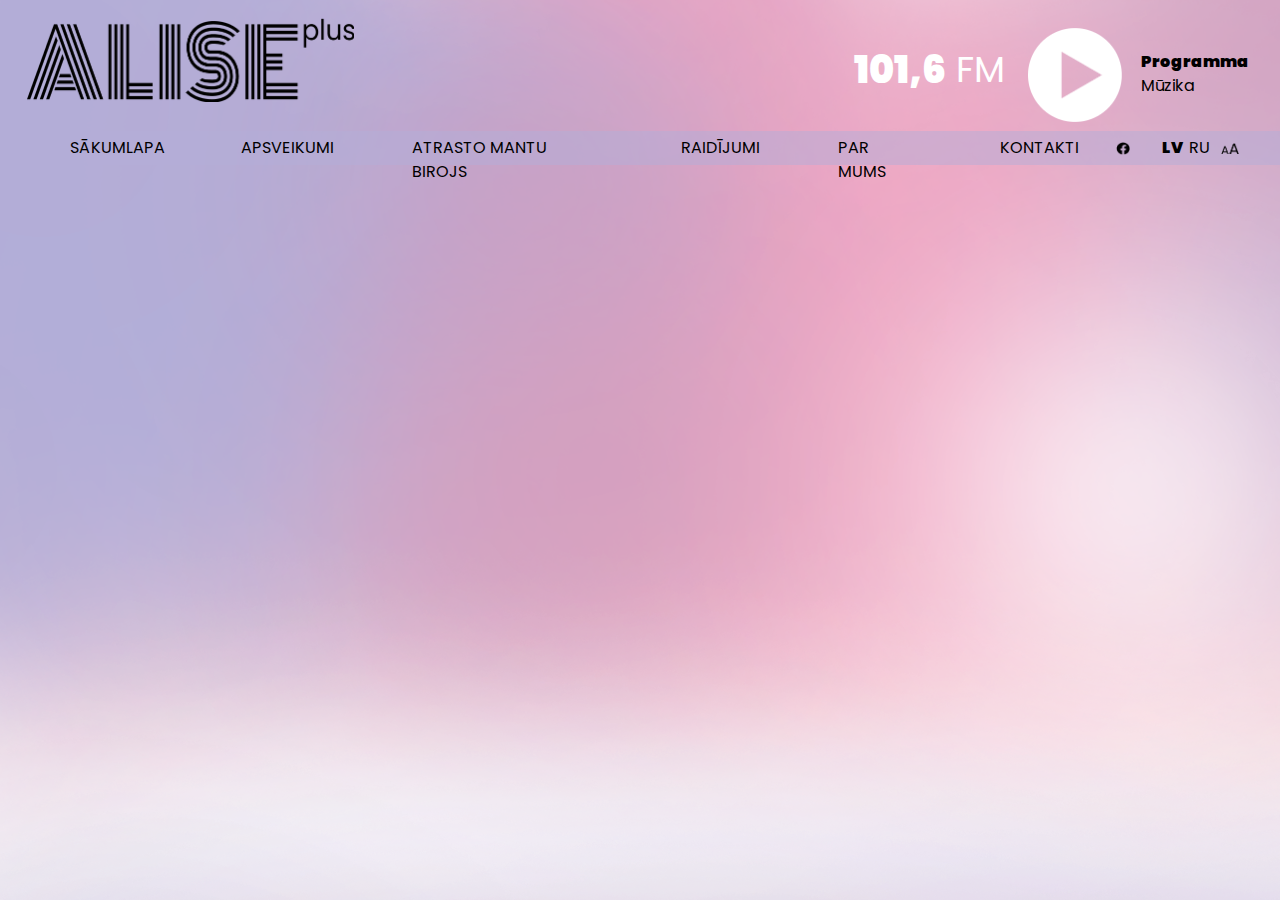
==== index.html @ 819c710b "a" ====
<html lang="en">
<head>
    <meta charset="UTF-8">
    <meta http-equiv="X-UA-Compatible" content="IE=edge">
    <meta name="viewport" content="width=device-width, initial-scale=1.0">
    <link rel="stylesheet" href="../assets/css/mainpage.css">
    <link rel="stylesheet" href="../assets/css/fonts.css">
    <link rel="stylesheet" href="../assets/css/nav.css">

    <link rel="icon" href="../assets/img/favicon.png">
    <link rel="stylesheet" href="https://stackpath.bootstrapcdn.com/bootstrap/4.1.3/css/bootstrap.min.css">
    <link rel="stylesheet" href="https://use.fontawesome.com/releases/v5.8.1/css/all.css" integrity="sha384-50oBUHEmvpQ+1lW4y57PTFmhCaXp0ML5d60M1M7uH2+nqUivzIebhndOJK28anvf" crossorigin="anonymous"><body>
    <div class="header">
        <tag class="img">
            <img src="../assets/img/alisepluslogo.png" id="logo">
        </tag>
        <div class="header-right">       
            <div class="radio">101,6 <b class="fm">FM</b></div>
        <img src="../assets/img/playbutton.png" class="playbutton">
            <div class="headermusic">
                Programma
                <p class="music">
                    Mūzika
                </p>  
            </div>
        </div>
    </div>
    <nav class="navbar sticky-top navbar-expand-custom bg-custom">
      <div class="container">
        <button class="navbar-toggler navbar-toggler-right" type="button" data-toggle="collapse" data-target="#navbarSupportedContent" aria-controls="navbarSupportedContent" aria-expanded="false" aria-label="Toggle navigation">
     <i class="fas fa-bars"></i>
    </button>
  
        <div class="collapse navbar-collapse justify-content-end" id="navbarSupportedContent">
          <ul class="navbar-nav mr-auto w-100">
            <li class="nav-item white-item active homepage">
              <a class="nav-link homepage2" href="#">SĀKUMLAPA</a>
            </li>
            <li class="nav-item white-item aps">
              <a class="nav-link aps2" href="#">APSVEIKUMI</a>
              <li class="nav-item white-item biroj">
                <a class="nav-link biroj2" href="#">ATRASTO MANTU BIROJS</a>
                <li class="nav-item white-item raidi">
                  <a class="nav-link raidi2" href="#">RAIDĪJUMI</a>
                  <li class="nav-item white-item par">
                    <a class="nav-link par2" href="#">PAR MUMS</a>
                  </li>
                  <li class="nav-item white-item kontact">
                    <a class="nav-link kontact2" href="#">KONTAKTI</a>
                  </li>
          </ul>
          <div class="right-nav">
            <a href="#"><img src="../assets/img/facebook_nav.png" class="fb"></a>
            <div class="rows">
              <a class="nav-link LV" href="#">LV</a>
              <a class="nav-link RU" href="#">RU</a>
              <a class="nav-link " href="#"><img src="../assets/img/aA.png" class="aa"></a>
            </div>
          </div>
          
        </div>
      </div>
    </nav>
  
    <script src="https://code.jquery.com/jquery-3.3.1.slim.min.js" integrity="sha384-q8i/X+965DzO0rT7abK41JStQIAqVgRVzpbzo5smXKp4YfRvH+8abtTE1Pi6jizo" crossorigin="anonymous"></script>
    <script src="https://cdnjs.cloudflare.com/ajax/libs/popper.js/1.14.3/umd/popper.min.js"></script>
    <script src="https://stackpath.bootstrapcdn.com/bootstrap/4.1.3/js/bootstrap.min.js"></script>
</body>
</html>
---- assets/css/mainpage.css ----
body{
    background: url('../img/background_gradient.png') no-repeat  fixed;
    -webkit-background-size: cover;
    -moz-background-size: cover;
    -o-background-size: cover;
    background-size: cover;
}
@media (max-width:1440px){
    body{
        background: url('../img/background_gradient.png');
    }
}

#logo{
    background-image: url('../assets/img/alisepluslogo.png');
    width: 327.94px;
    height: 84.16px;
    margin: 0px 0 0px 26px; 
}
.header{
    margin: 18px 0 29px 0px;
    width: 100%;
}
.header-right{
    width: 377.3px;
    height: 94.27px;
    float: right;
    font-family: 'Poppins-black';
    display: flex;
    flex-direction: row;
    color: white;
    display: flex;
    flex-direction: row;
    margin: 10px 49px 0 0;
}
.radio{
    margin: 13px 0 0 0;
    font-size: 38px;
    display: flex;
    flex-direction: row;
}
.fm{
    margin: 2px 0 0 10px;
    font-family: 'Poppins-regular';
    font-style: normal;
    font-weight: 400;
    font-size: 36px;
    line-height: 54px;
}
.playbutton{
    margin: 0 0 0 23px;
}
.headermusic{
    width: 88px;
    height: 42px;
    margin: 22px 0 0 19px;
    color: black;
}
p.music{
    display: block;
    margin-block-start: 0em;
    margin-block-end: 0em;
    margin-inline-start: 0px;
    margin-inline-end: 0px;
    font-family: 'Poppins-regular';
    font-style: normal;
    font-weight: 400;
}
@media (max-width:1023px){
    #logo{
        width: 256.39px;
        height: 65.8px;
        filter: invert(100%);
    }
    .header{
        margin: 18px 0 29px 0px;
        width: 100%;
        display: flex;
        flex-direction: column;
    }
    .header-right{
        align-content: center;
        text-align: center;
        width: 207px;
        height: 94.27px;
        float: right;
        font-family: 'Poppins-black';
        color: white;
        display: flex;
        flex-direction: column;
        margin: 200px auto 0 auto;
    }
    .radio{
        margin: 13px 0 26px 0px;
        font-size: 53px;
        width: 207px;
        height: 47.61px;
    }
    .fm{
        margin: 14px 0 0 10px;
        font-family: 'Poppins-regular';
        font-style: normal;
        font-weight: 400;
        font-size: 46px;
        line-height: 54px;
    }
    .playbutton{
        margin: 0 0 0 23px;
        width: 161px;
        height: 161px;
    }
    .headermusic{
        width: 151px;
        height: 72px;
        margin: 22px 0 0 27px;
        color: black;
        font-size: 24px;
    }
    p.music{
        display: block;
        margin-block-start: 0em;
        margin-block-end: 0em;
        margin-inline-start: 0px;
        margin-inline-end: 0px;
        font-family: 'Poppins-regular';
        font-style: normal;
        font-weight: 400;
    }
}
@media (max-width:425px){
    #logo{
        width: 126.06px;
        height: 29.27px;
        filter: invert(100%);
    }
    .header{
        margin: 18px 0 29px 0px;
        width: 100%;
        display: flex;
        flex-direction: column;
    }
    .header-right{
        align-content: center;
        text-align: center;
        width: 207px;
        height: 94.27px;
        float: right;
        font-family: 'Poppins-black';
        color: white;
        display: flex;
        flex-direction: column;
        margin: 200px auto 0 auto;
    }
    .radio{
        margin: 13px auto 26px auto;
        font-size: 31px;
        width: 120.73px;
        height: 27.72px;
        word-spacing: 8px;
    }
    .fm{
        margin: -2px 0 0 8px;
        font-family: 'Poppins-regular';
        font-style: normal;
        font-weight: 400;
        font-size: 27px;
        line-height: 54px;
    }
    .playbutton{
        margin: 0 auto 0 auto;
        width: 94.27px;
        height: 94.27px;
    }
    .headermusic{
        width: 88px;
        height: 42px;
        margin: 22px auto 0 auto;
        color: black;
        font-size: 14px;
    }
    p.music{
        display: block;
        margin-block-start: 0em;
        margin-block-end: 0em;
        margin-inline-start: 0px;
        margin-inline-end: 0px;
        font-family: 'Poppins-regular';
        font-style: normal;
        font-weight: 400;
    }
}
---- assets/css/fonts.css ----
@font-face {
    font-family: Poppins-black;
    src: url("../fonts/Poppins-Black.ttf")format('truetype');
    font-display: swap;
}
@font-face {
    font-family: Poppins-bold;
    src: url("../fonts/Poppins-Bold.ttf")format('truetype');
    font-display: swap;
}

@font-face {
    font-family: Poppins-extrabold;
    src: url("../fonts/Poppins-ExtraBold.ttf")format('truetype');
    font-display: swap;
}

@font-face {
    font-family: Poppins-regular;
    src: url("../fonts/Poppins-Regular.ttf")format('truetype');
    font-display: swap;
}
---- assets/css/nav.css ----
.bg-custom{
    background: rgba(179, 173, 215, 0.5);
}
@media (max-width: 1023px) {
    .bg-custom{
        background: rgba(179, 173, 215, 0);
    }
    .navbar-collapse {
        position: fixed;
        top: 50px;
        left: 0;

        padding-left: 15px;
        padding-right: 15px;
        padding-bottom: 15px;
        width: 75%;
        height: 30%;
        float: right;
    }

    .navbar-collapse.collapsing {
        left: -75%;
        transition: height 0s ease;
    }

    .navbar-collapse.show {
        left: 0;
        transition: left 300ms ease-in-out;
    }

    .navbar-toggler.collapsed ~ .navbar-collapse {
        transition: left 500ms ease-in-out;
    }

      
}
nav{
    display: flex;
    flex-direction: row;
    justify-content: space-between;
    align-items: center;
    gap: 160px;
    height: 34px;
    padding: 0 !important;
}

.white-item{
    width: 91px;
    height: 34px;
    font-family: 'Poppins-regular';
font-style: normal;
font-weight: 400;
font-size: 16px;
line-height: 24px;
transition: 200ms;

}
.white-item:hover{
background-color: white;
}
.nav-link{
    color: black;
    padding: 0rem !important;
    height: 24px;
}
.nav-link:hover{
    color: black;
}
.container {
    width: 100%;
    padding-right: 0 !important;
    padding-left: 0 !important;
    margin-right: 0 !important;
    margin-left: 0 !important;
}
.homepage{
width: 171px;
margin: 0 0 0 30px;
}
@media (max-width:1023px){
    .homepage{
        margin: 0 0 0 0px;
        }
}
.homepage2{
    width: 91px;
    margin: 5px 40px 5px 40px;
}
.aps{
    width: 171px;
}
.aps2{
    width: 91px;
    margin: 5px 40px 5px 40px;
}
.biroj{
    width: 269px;
}
.biroj2{
    width: 189px;
    margin: 5px 40px 5px 40px;
}
.raidi{
    width: 157px;
}
.raidi2{
    width: 77px;
    margin: 5px 40px 5px 40px;
}
.par{
    width: 162px;
}
.par2{
    width: 82px;
    margin: 5px 40px 5px 40px;
}
.kontact{
    width: 156px;
}
.kontact2{
    width: 76px;
    margin: 5px 40px 5px 40px;
}
.fb{
    Width:13.83px;
    Height:13.72px;
    margin: 10.62px 32px 0 0;
}

.rows{
    display: flex;
    flex-direction: row;
    margin: 12px 0 0 0;
}
.right-nav{
    width: 123px;
    height: 34px;

    display: flex !important;
    flex-direction: row!important; 
}
.LV{
    margin: -7px 11px 0 0;
    font-family: 'Poppins-black';
}
.LV, .RU{
    Width:16.12px;
Height:11.15px;

}
.RU{
    margin: -7px 16px 0 0;
    font-family: 'Poppins-regular';
}
.aa{
    width: 17.95px;
height: 11.09px;
}

@media (max-width: 1023px){
.navbar-expand-lg>.container, .navbar-expand-lg>.container-fluid {
    padding-right: 0;
    padding-left: 0;
    }
}
.navbar-expand-custom .navbar-toggler {
    justify-content:end;
}
@media (min-width: 1024px){
    .navbar-expand-custom {
        flex-direction: row;
        flex-wrap: nowrap;
        justify-content: flex-start;
    }
    .navbar-expand-custom .navbar-nav {
        flex-direction: row;
    }
    .navbar-expand-custom .dropdown-menu {
        position: absolute;
    }
    .navbar-expand-custom .nav-link {
        padding-right: .5rem;
        padding-left: .5rem;
    }
    .navbar-expand-custom > .container {
        flex-wrap: nowrap;
    }
    .navbar-expand-custom .navbar-collapse {
        display: flex!important;
        flex-basis: auto;
    }
    .navbar-expand-custom .navbar-toggler {
        display: none;
    }
}
.gone{
    opacity: 0;
    display: none;
}
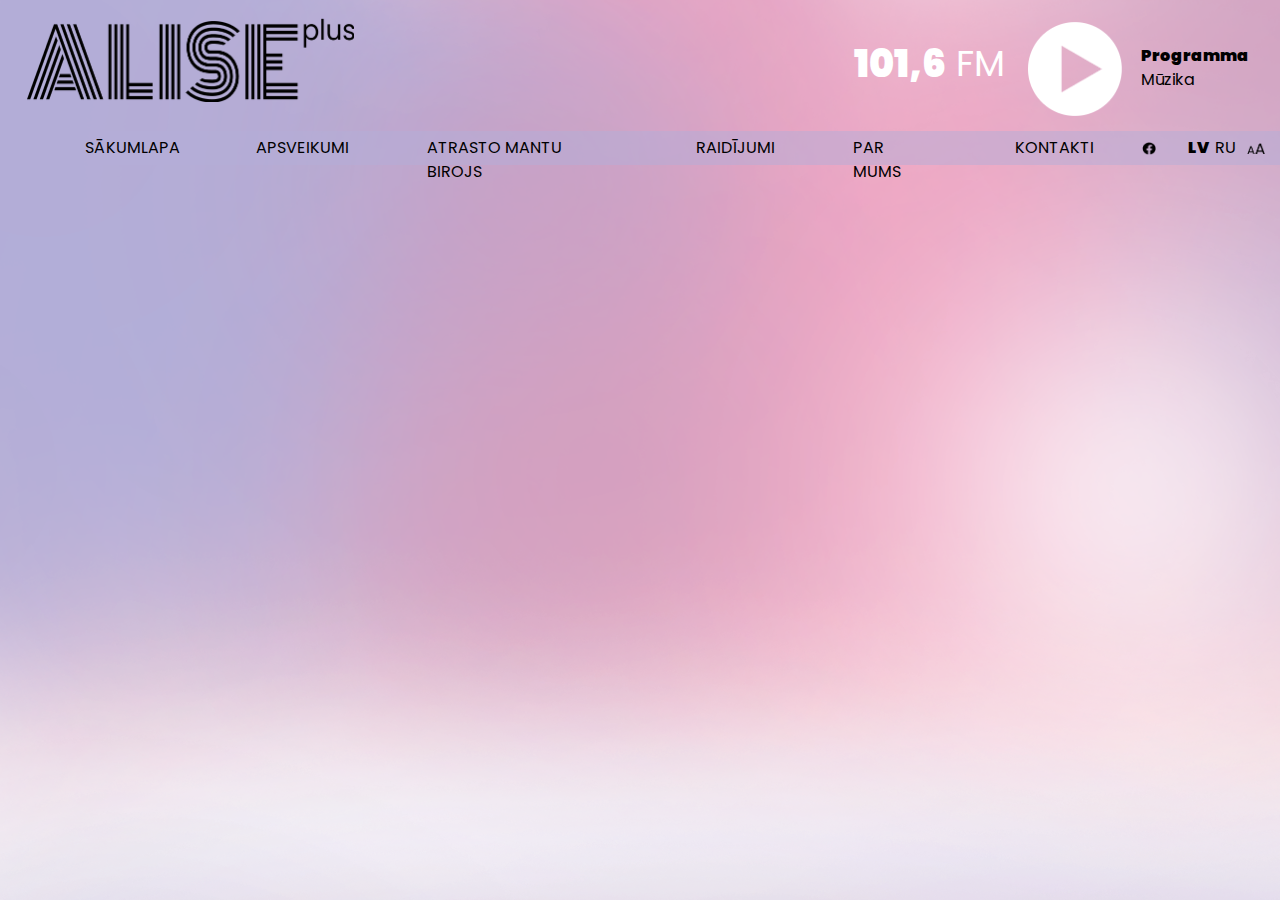
==== commit a4ca39c2: "Co-authored-by: Kristians Rakeckis <Kristians.Rakeckis@valmierastehnikums.lv>" ====
--- a/index.html
+++ b/index.html
@@ -3,20 +3,57 @@
     <meta charset="UTF-8">
     <meta http-equiv="X-UA-Compatible" content="IE=edge">
     <meta name="viewport" content="width=device-width, initial-scale=1.0">
-    <link rel="stylesheet" href="../assets/css/mainpage.css">
-    <link rel="stylesheet" href="../assets/css/fonts.css">
-    <link rel="stylesheet" href="../assets/css/nav.css">
+    <link rel="stylesheet" href="assets/css/mainpage.css">
+    <link rel="stylesheet" href="assets/css/fonts.css">
+    <link rel="stylesheet" href="assets/css/nav.css">
 
-    <link rel="icon" href="../assets/img/favicon.png">
+    <link rel="icon" href="assets/img/favicon.png">
     <link rel="stylesheet" href="https://stackpath.bootstrapcdn.com/bootstrap/4.1.3/css/bootstrap.min.css">
     <link rel="stylesheet" href="https://use.fontawesome.com/releases/v5.8.1/css/all.css" integrity="sha384-50oBUHEmvpQ+1lW4y57PTFmhCaXp0ML5d60M1M7uH2+nqUivzIebhndOJK28anvf" crossorigin="anonymous"><body>
     <div class="header">
+      
         <tag class="img">
-            <img src="../assets/img/alisepluslogo.png" id="logo">
+            <img src="assets/img/alisepluslogo.png" id="logo">
         </tag>
+        <nav class="navbar sticky-top navbar-expand-custom bg-custom">
+          <div class="container-fluid">
+            <button class="navbar-toggler navbar-toggler-right mx-custom butn-margin" type="button" data-toggle="collapse" data-target="#navbarSupportedContent" aria-controls="navbarSupportedContent" aria-expanded="false" aria-label="Toggle navigation">
+         <img src="assets/img/burger.png" style="width:32px; height:25px">
+        </button>
+      
+            <div class="collapse navbar-collapse justify-content-end" id="navbarSupportedContent">
+              <ul class="navbar-nav mr-custom w-100">
+                <li class="nav-item white-item active homepage">
+                  <a class="nav-link homepage2" href="#">SĀKUMLAPA</a>
+                </li>
+                <li class="nav-item white-item aps">
+                  <a class="nav-link aps2" href="#">APSVEIKUMI</a>
+                  <li class="nav-item white-item biroj">
+                    <a class="nav-link biroj2" href="#">ATRASTO MANTU BIROJS</a>
+                    <li class="nav-item white-item raidi">
+                      <a class="nav-link raidi2" href="#">RAIDĪJUMI</a>
+                      <li class="nav-item white-item par">
+                        <a class="nav-link par2" href="#">PAR MUMS</a>
+                      </li>
+                      <li class="nav-item white-item kontact">
+                        <a class="nav-link kontact2" href="#">KONTAKTI</a>
+                      </li>
+              </ul>
+              <div class="right-nav">
+                <a href="#"><img src="assets/img/facebook_nav.png" class="fb"></a>
+                <div class="rows">
+                  <a class="nav-link LV" href="#">LV</a>
+                  <a class="nav-link RU" href="#">RU</a>
+                  <a class="nav-link " href="#"><img src="assets/img/aA.png" class="aa"></a>
+                </div>
+              </div>
+              
+            </div>
+          </div>
+        </nav>
         <div class="header-right">       
             <div class="radio">101,6 <b class="fm">FM</b></div>
-        <img src="../assets/img/playbutton.png" class="playbutton">
+        <img src="assets/img/playbutton.png" class="playbutton">
             <div class="headermusic">
                 Programma
                 <p class="music">
@@ -24,43 +61,10 @@
                 </p>  
             </div>
         </div>
+
     </div>
-    <nav class="navbar sticky-top navbar-expand-custom bg-custom">
-      <div class="container">
-        <button class="navbar-toggler navbar-toggler-right" type="button" data-toggle="collapse" data-target="#navbarSupportedContent" aria-controls="navbarSupportedContent" aria-expanded="false" aria-label="Toggle navigation">
-     <i class="fas fa-bars"></i>
-    </button>
-  
-        <div class="collapse navbar-collapse justify-content-end" id="navbarSupportedContent">
-          <ul class="navbar-nav mr-auto w-100">
-            <li class="nav-item white-item active homepage">
-              <a class="nav-link homepage2" href="#">SĀKUMLAPA</a>
-            </li>
-            <li class="nav-item white-item aps">
-              <a class="nav-link aps2" href="#">APSVEIKUMI</a>
-              <li class="nav-item white-item biroj">
-                <a class="nav-link biroj2" href="#">ATRASTO MANTU BIROJS</a>
-                <li class="nav-item white-item raidi">
-                  <a class="nav-link raidi2" href="#">RAIDĪJUMI</a>
-                  <li class="nav-item white-item par">
-                    <a class="nav-link par2" href="#">PAR MUMS</a>
-                  </li>
-                  <li class="nav-item white-item kontact">
-                    <a class="nav-link kontact2" href="#">KONTAKTI</a>
-                  </li>
-          </ul>
-          <div class="right-nav">
-            <a href="#"><img src="../assets/img/facebook_nav.png" class="fb"></a>
-            <div class="rows">
-              <a class="nav-link LV" href="#">LV</a>
-              <a class="nav-link RU" href="#">RU</a>
-              <a class="nav-link " href="#"><img src="../assets/img/aA.png" class="aa"></a>
-            </div>
-          </div>
-          
-        </div>
-      </div>
-    </nav>
+    
+
   
     <script src="https://code.jquery.com/jquery-3.3.1.slim.min.js" integrity="sha384-q8i/X+965DzO0rT7abK41JStQIAqVgRVzpbzo5smXKp4YfRvH+8abtTE1Pi6jizo" crossorigin="anonymous"></script>
     <script src="https://cdnjs.cloudflare.com/ajax/libs/popper.js/1.14.3/umd/popper.min.js"></script>
--- a/assets/css/mainpage.css
+++ b/assets/css/mainpage.css
@@ -31,7 +31,7 @@
     color: white;
     display: flex;
     flex-direction: row;
-    margin: 10px 49px 0 0;
+    margin: -143px 49px 0 0;
 }
 .radio{
     margin: 13px 0 0 0;
--- a/assets/css/nav.css
+++ b/assets/css/nav.css
@@ -9,22 +9,17 @@
         position: fixed;
         top: 50px;
         left: 0;
-
-        padding-left: 15px;
-        padding-right: 15px;
-        padding-bottom: 15px;
-        width: 75%;
+        width: 100%;
         height: 30%;
-        float: right;
     }
 
     .navbar-collapse.collapsing {
-        left: -75%;
+        left: 100%;
         transition: height 0s ease;
     }
 
     .navbar-collapse.show {
-        left: 0;
+        right: 0;
         transition: left 300ms ease-in-out;
     }
 
@@ -35,6 +30,7 @@
       
 }
 nav{
+    margin: 29px 0 0 0;
     display: flex;
     flex-direction: row;
     justify-content: space-between;
@@ -162,15 +158,33 @@
     padding-right: 0;
     padding-left: 0;
     }
-}
-.navbar-expand-custom .navbar-toggler {
-    justify-content:end;
-}
+    .right-nav{
+        display: flex;
+        flex-direction: row-reverse !important;
+        margin: 12px 0 0 76px;
+    }
+    .RU {
+        margin: -7px 28px 0 0;
+    }
+    
+    .fb {
+
+        margin: 10.62px 32px 0 25px;
+    }
+}
+
 @media (min-width: 1024px){
+    .navbar-expand-custom .navbar-toggler {
+        justify-content:end;
+        z-index: 1;
+        margin-top: -182px;
+        
+    }
     .navbar-expand-custom {
         flex-direction: row;
         flex-wrap: nowrap;
         justify-content: flex-start;
+
     }
     .navbar-expand-custom .navbar-nav {
         flex-direction: row;
@@ -196,4 +210,22 @@
 .gone{
     opacity: 0;
     display: none;
+}
+.mr-custom, .mx-custom {
+    margin-left: auto;
+}
+@media (max-width: 1024px){
+    .navbar-expand-custom .navbar-toggler {
+        justify-content:end;
+        z-index: 1;
+        margin-top: -182px;
+        
+    }
+}
+@media (max-width: 425px)
+{
+    .butn-margin {
+
+        margin-top: -130px !important;
+    }
 }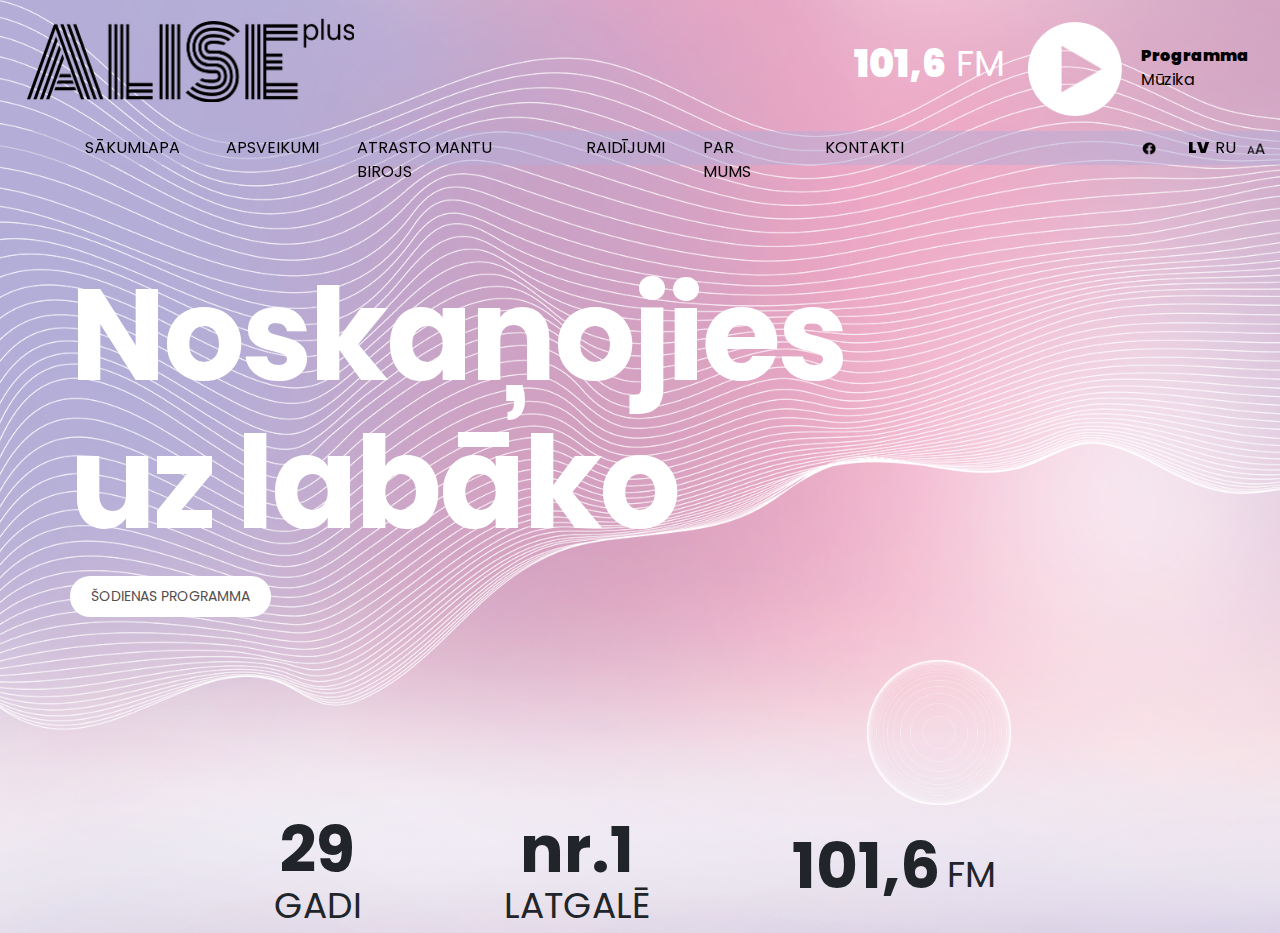
==== commit 673b3f37: "complted nav" ====
--- a/index.html
+++ b/index.html
@@ -6,7 +6,7 @@
     <link rel="stylesheet" href="assets/css/mainpage.css">
     <link rel="stylesheet" href="assets/css/fonts.css">
     <link rel="stylesheet" href="assets/css/nav.css">
-
+    <title>AlisePLUS</title>
     <link rel="icon" href="assets/img/favicon.png">
     <link rel="stylesheet" href="https://stackpath.bootstrapcdn.com/bootstrap/4.1.3/css/bootstrap.min.css">
     <link rel="stylesheet" href="https://use.fontawesome.com/releases/v5.8.1/css/all.css" integrity="sha384-50oBUHEmvpQ+1lW4y57PTFmhCaXp0ML5d60M1M7uH2+nqUivzIebhndOJK28anvf" crossorigin="anonymous"><body>
@@ -17,13 +17,13 @@
         </tag>
         <nav class="navbar sticky-top navbar-expand-custom bg-custom">
           <div class="container-fluid">
-            <button class="navbar-toggler navbar-toggler-right mx-custom butn-margin" type="button" data-toggle="collapse" data-target="#navbarSupportedContent" aria-controls="navbarSupportedContent" aria-expanded="false" aria-label="Toggle navigation">
+            <button class="navbar-toggler navbar-toggler-right mx-custom butn-margin" type="button" data-toggle="collapse" data-target="#navbarSupportedContent" aria-controls="navbarSupportedContent" aria-expanded="false" aria-label="Toggle navigation" >
          <img src="assets/img/burger.png" style="width:32px; height:25px">
         </button>
       
             <div class="collapse navbar-collapse justify-content-end" id="navbarSupportedContent">
               <ul class="navbar-nav mr-custom w-100">
-                <li class="nav-item white-item active homepage">
+                <li class="nav-item white-item active homepage firstpage">
                   <a class="nav-link homepage2" href="#">SĀKUMLAPA</a>
                 </li>
                 <li class="nav-item white-item aps">
@@ -47,7 +47,7 @@
                   <a class="nav-link " href="#"><img src="assets/img/aA.png" class="aa"></a>
                 </div>
               </div>
-              
+              <button class="programm">ŠODIENAS PROGRAMMA</button>
             </div>
           </div>
         </nav>
@@ -61,11 +61,32 @@
                 </p>  
             </div>
         </div>
+    </div>
+    <img src="assets/img/illustration (2).png" class="ill1">
+    <img src="assets/img/illustration (9).png" class="ill2">
+    <div class="title-margin">
+      <div class="mainpage-title">Noskaņojies uz labāko</div>
+      <button class="programm2">ŠODIENAS PROGRAMMA</button>
+    </div>
 
+    <div class="boxes">
+      <div class="box1">
+        <p class="box1-1">29</p>
+        <p class="box1-2">GADI</p>
+      </div>
+
+      <div class="box2">
+        <p class="box2-1">nr.1</p>
+        <p class="box2-2">LATGALĒ</p>
+      </div>
+
+      <div class="box3">
+        <p class="box3-1">101,6</p>
+        <p class="box3-2">FM</p>
+      </div>
     </div>
-    
 
-  
+    <script src="assets/js/script.js"></script>
     <script src="https://code.jquery.com/jquery-3.3.1.slim.min.js" integrity="sha384-q8i/X+965DzO0rT7abK41JStQIAqVgRVzpbzo5smXKp4YfRvH+8abtTE1Pi6jizo" crossorigin="anonymous"></script>
     <script src="https://cdnjs.cloudflare.com/ajax/libs/popper.js/1.14.3/umd/popper.min.js"></script>
     <script src="https://stackpath.bootstrapcdn.com/bootstrap/4.1.3/js/bootstrap.min.js"></script>
--- a/assets/css/mainpage.css
+++ b/assets/css/mainpage.css
@@ -4,10 +4,14 @@
     -moz-background-size: cover;
     -o-background-size: cover;
     background-size: cover;
+    overflow-x: hidden;
+    width: 100%;
+    margin: 0;
 }
 @media (max-width:1440px){
     body{
         background: url('../img/background_gradient.png');
+        overflow: hidden;
     }
 }
 
@@ -188,4 +192,316 @@
         font-style: normal;
         font-weight: 400;
     }
+}
+.ill1{
+    transform: rotate(-180deg);
+    position: absolute;
+    top: -3px;
+    left: -20px;
+    width: 1547.17px;
+    z-index: -1;
+    
+}
+.ill2{
+    position: absolute;
+    width: 144.09px;
+    height: 145.08px;
+    left: 867px;
+    top: 660.32px;
+    z-index: -1;
+
+}
+@media (min-width:1440px){
+    .ill1{
+        transform: rotate(-180deg);
+        top: -3px;
+        left: -25px;
+        width: 107%;
+    }
+    .ill2{
+        width: 144.09px;
+        height: 145.08px;
+        left: 1167px;
+        top: 760.32px;
+    }
+}
+@media (max-width:1024px){
+    .ill1{
+
+        transform: matrix(1, 0, 0, -1, 0, 0);
+    top: 192px;
+    left: -314px;
+
+    z-index: -1;
+    }
+    .ill2{
+
+        width: 144.09px;
+        height: 145.08px;
+        left: 76px;
+        top: 760.32px;
+    }
+}
+@media (max-width:790px){
+    .ill1{
+
+        transform: matrix(1, 0, 0, -1, 0, 0);
+    top: 192px;
+    left: -20px;
+
+    z-index: -1;
+    }
+    .ill2{
+
+        width: 144.09px;
+        height: 145.08px;
+        left: 76px;
+       
+    }
+}
+@media (max-width:425px){
+    .ill1{
+        transform: matrix(1, 0, 0, -1, 0, 0);
+        height: 467.17px;
+        left: -459.99px;
+    width: 1069.09px;
+
+    }
+    .ill2{
+
+        width: 73.94px;
+        height: 74.44px;
+        left: 23.56px;
+        top: 586.25px;
+    }
+}
+.mainpage-title{
+    width: 875.12px;
+height: 280.17px;
+font-family: 'Poppins-bold';
+font-style: normal;
+font-weight: 800;
+font-size: 128px;
+line-height: 148px;
+letter-spacing: -0.025em;
+
+color: #FFFFFF;
+}
+.title-margin{
+    margin: 97px 0 0 70px;
+
+}
+.programm2{
+    width: 201px;
+    height: 41px;
+font-family: 'Poppins-Regular';
+font-style: normal;
+font-weight: 400;
+font-size: 14px;
+line-height: 21px;
+color: #554F4F;
+background-color: white;
+border: 0px solid white;
+border-radius: 20px;
+text-align: center;
+position: absolute;
+    margin: 34px 0 0 0;
+}
+@media (max-width:1023px){
+    .title-margin{
+        display: none;
+    } 
+}
+.boxes{
+    margin: 260px auto 0 auto;
+    width: 875px;
+    height: 127px;
+    display: flex;
+    flex-direction: row;
+    text-align: center;
+}
+.box1{
+    width: 87px;
+    height: 127px;
+    margin: auto;
+}
+.box2{
+    width: 146px;
+    height: 127px;
+    margin: auto;
+}
+.box3{
+    width: 213.61px;
+    height: 96px;
+    margin: auto;
+    display: flex;
+    flex-direction: row;
+}
+.box1-1{
+    font-family: 'Poppins-bold';
+    font-style: normal;
+    font-weight: 900;
+    font-size: 64px;
+    line-height: 96px;
+}
+.box1-2{
+    font-family: 'Poppins-regular';
+    font-style: normal;
+    font-weight: 400;
+    font-size: 36px;
+    line-height: 54px;
+    margin-top: -35px;
+}
+.box2-1{
+    font-family: 'Poppins-bold';
+    font-style: normal;
+    font-weight: 900;
+    font-size: 64px;
+    line-height: 96px;
+}
+.box2-2{
+    font-family: 'Poppins-regular';
+    font-style: normal;
+    font-weight: 400;
+    font-size: 36px;
+    line-height: 54px;
+    margin-top: -35px;    
+}
+.box3-1{
+font-family: 'Poppins-bold';
+    font-style: normal;
+    font-weight: 900;
+    font-size: 64px;
+    line-height: 96px;
+}
+.box3-2{
+font-family: 'Poppins-regular';
+    font-style: normal;
+    font-weight: 400;
+    font-size: 36px;
+    line-height: 54px;
+    margin:30px 0 0 7px;
+}
+@media (max-width:1023px){
+    .boxes{
+        margin: 530px auto 0 auto;
+        width: 475px;
+        height: 72.41px;
+        display: flex;
+        flex-direction: row;
+        text-align: center;
+    }
+    .box1{
+        width: 45.73px;
+        height: 67.5px;
+        margin: auto;
+    }
+    .box2{
+        width: 68px;
+        height: 54px;
+        margin: auto;
+    }
+    .box3{
+        width: 115.56px;
+        height: 54px;
+        margin: auto;
+        display: flex;
+        flex-direction: row;
+    }
+    .box1-1{
+        font-weight: 900;
+        font-size: 36px;
+        line-height: 96px;
+        margin-top: 6px;
+    }
+    .box1-2{
+        font-weight: 400;
+        font-size: 18px;
+        line-height: 54px;
+        margin-top: -60px;
+    }
+    .box2-1{
+        font-weight: 900;
+        font-size: 36px;
+        line-height: 96px;
+    }
+    .box2-2{
+        font-weight: 400;
+        font-size: 18px;
+        line-height: 54px;
+        margin-top: -60px;    
+    }
+    .box3-1{
+        font-weight: 900;
+        font-size: 32px;
+        line-height: 96px;
+    }
+    .box3-2{
+        font-weight: 400;
+        font-size: 18px;
+        line-height: 54px;
+        margin:25px 0 0 7px;
+    }
+}
+@media (max-width:525px){
+    .boxes{
+        width: 400px;
+    }
+        .box1{
+            width: 44.22px;
+            height: 48.75px;
+            margin: auto;
+        }
+        .box2{
+            width: 57.99px;
+            height: 48.61px;
+            margin: 18px auto 0 auto;
+        }
+        .box3{
+            width: 87.22px;
+            height: 36px;
+            margin: auto;
+            display: flex;
+            flex-direction: row;
+        }
+        .box1-1{
+            font-weight: 900;
+            font-size: 24px;
+            line-height: 96px;
+            margin-top: 6px;
+        }
+        .box1-2{
+            font-weight: 400;
+            font-size: 14px;
+            line-height: 54px;
+            margin-top: -70px;
+        }
+        .box2-1{
+            font-weight: 900;
+            font-size: 24px;
+            line-height: 96px;
+        }
+        .box2-2{
+            font-weight: 400;
+            font-size: 14px;
+            line-height: 54px;
+            margin-top: -70px;    
+        }
+        .box3-1{
+            font-weight: 900;
+            font-size: 24px;
+            line-height: 96px;
+        }
+        .box3-2{
+            font-weight: 400;
+            font-size: 14px;
+            line-height: 54px;
+            margin:23px 0 0 7px;
+        }
+    
+}
+@media (max-width:425px){
+    .boxes{
+        width: 300px;
+    }
 }--- a/assets/css/nav.css
+++ b/assets/css/nav.css
@@ -7,14 +7,17 @@
     }
     .navbar-collapse {
         position: fixed;
-        top: 50px;
-        left: 0;
-        width: 100%;
-        height: 30%;
+        top: 0px;
+        right: 0;
+        width: 384px;
+        height: 806px;
+        background: #B3ADD7;
+        display: flex;
+        flex-direction: column-reverse;
     }
 
     .navbar-collapse.collapsing {
-        left: 100%;
+        right: 100%;
         transition: height 0s ease;
     }
 
@@ -24,11 +27,12 @@
     }
 
     .navbar-toggler.collapsed ~ .navbar-collapse {
-        transition: left 500ms ease-in-out;
+        transition: right 500ms ease-in-out;
     }
 
       
 }
+
 nav{
     margin: 29px 0 0 0;
     display: flex;
@@ -51,9 +55,13 @@
 transition: 200ms;
 
 }
-.white-item:hover{
-background-color: white;
-}
+@media (min-width:1024px)
+{
+    .white-item:hover{
+        background-color: white;
+        }
+}
+
 .nav-link{
     color: black;
     padding: 0rem !important;
@@ -73,49 +81,149 @@
 width: 171px;
 margin: 0 0 0 30px;
 }
+
+.homepage2{
+    width: 91px;
+    margin: 5px 40px 5px 40px;
+}
+.aps{
+    width: 171px;
+}
+.aps2{
+    width: 91px;
+    margin: 5px 40px 5px 40px;
+}
+.biroj{
+    width: 269px;
+}
+.biroj2{
+    width: 189px;
+    margin: 5px 40px 5px 40px;
+}
+.raidi{
+    width: 157px;
+}
+.raidi2{
+    width: 77px;
+    margin: 5px 40px 5px 40px;
+}
+.par{
+    width: 162px;
+}
+.par2{
+    width: 82px;
+    margin: 5px 40px 5px 40px;
+}
+.kontact{
+    width: 156px;
+}
+.kontact2{
+    width: 76px;
+    margin: 5px 40px 5px 40px;
+}
+@media (max-width:1319px){
+    .homepage{
+        width: 141px;
+        }
+    .homepage2{
+        width: 91px;
+        margin: 5px 20px 5px 20px;
+    }
+    .aps{
+        width: 131px;
+    }
+    .aps2{
+        width: 91px;
+        margin: 5px 20px 5px 20px;
+    }
+    .biroj{
+        width: 229px;
+    }
+    .biroj2{
+        width: 189px;
+        margin: 5px 20px 5px 20px;
+    }
+    .raidi{
+        width: 117px;
+    }
+    .raidi2{
+        width: 77px;
+        margin: 5px 20px 5px 20px;
+    }
+    .par{
+        width: 122px;
+    }
+    .par2{
+        width: 82px;
+        margin: 5px 20px 5px 20px;
+    }
+    .kontact{
+        width: 116px;
+    }
+    .kontact2{
+        width: 76px;
+        margin: 5px 20px 5px 20px;
+    }
+
+}
+@media (max-width:1101px){
+    .homepage{
+        width: 121px;
+        margin: 0 0 0 15px;
+        }
+    .homepage2{
+        width: 91px;
+        margin: 5px 10px 5px 10px;
+    }
+    .aps{
+        width: 111px;
+    }
+    .aps2{
+        width: 91px;
+        margin: 5px 10px 5px 10px;
+    }
+    .biroj{
+        width: 209px;
+    }
+    .biroj2{
+        width: 189px;
+        margin: 5px 10px 5px 10px;
+    }
+    .raidi{
+        width: 97px;
+    }
+    .raidi2{
+        width: 77px;
+        margin: 5px 10px 5px 10px;
+    }
+    .par{
+        width: 102px;
+    }
+    .par2{
+        width: 82px;
+        margin: 5px 10px 5px 10px;
+    }
+    .kontact{
+        width: 96px;
+    }
+    .kontact2{
+        width: 76px;
+        margin: 5px 10px 5px 10px;
+    }
+}
 @media (max-width:1023px){
     .homepage{
         margin: 0 0 0 0px;
         }
-}
-.homepage2{
-    width: 91px;
-    margin: 5px 40px 5px 40px;
-}
-.aps{
-    width: 171px;
-}
-.aps2{
-    width: 91px;
-    margin: 5px 40px 5px 40px;
-}
-.biroj{
-    width: 269px;
-}
-.biroj2{
-    width: 189px;
-    margin: 5px 40px 5px 40px;
-}
-.raidi{
-    width: 157px;
-}
-.raidi2{
-    width: 77px;
-    margin: 5px 40px 5px 40px;
-}
-.par{
-    width: 162px;
-}
-.par2{
-    width: 82px;
-    margin: 5px 40px 5px 40px;
-}
-.kontact{
-    width: 156px;
-}
-.kontact2{
-    width: 76px;
-    margin: 5px 40px 5px 40px;
+        .white-item{
+            width: 91px;
+            height: 34px;
+            margin: 0 0 15px 0;
+        }
+        .firstpage{
+            display: none;
+        }
+        
 }
 .fb{
     Width:13.83px;
@@ -126,6 +234,7 @@
 .rows{
     display: flex;
     flex-direction: row;
+
     margin: 12px 0 0 0;
 }
 .right-nav{
@@ -161,7 +270,7 @@
     .right-nav{
         display: flex;
         flex-direction: row-reverse !important;
-        margin: 12px 0 0 76px;
+        margin: 12px 0 64px -147px;
     }
     .RU {
         margin: -7px 28px 0 0;
@@ -172,7 +281,10 @@
         margin: 10.62px 32px 0 25px;
     }
 }
-
+.w-100 {
+    width: 100%!important;
+    margin-left: 20px !important;
+}
 @media (min-width: 1024px){
     .navbar-expand-custom .navbar-toggler {
         justify-content:end;
@@ -228,4 +340,35 @@
 
         margin-top: -130px !important;
     }
+}
+.programm{
+    width: 201px;
+    height: 41px;
+font-family: 'Poppins-Regular';
+font-style: normal;
+font-weight: 400;
+font-size: 14px;
+line-height: 21px;
+color: #554F4F;
+background-color: white;
+border: 0px solid white;
+border-radius: 20px;
+text-align: center;
+position: absolute;
+    margin: 370px 0 0 -162px;
+}
+@media (min-width:1024px){
+    .programm{
+        display: none;
+    } 
+}
+
+@media (max-width: 425px) {
+    .navbar-collapse {
+        width: 300px;
+        height: 806px;
+    }
+    .programm{
+        margin: 370px 0 0 -60px;
+    }
 }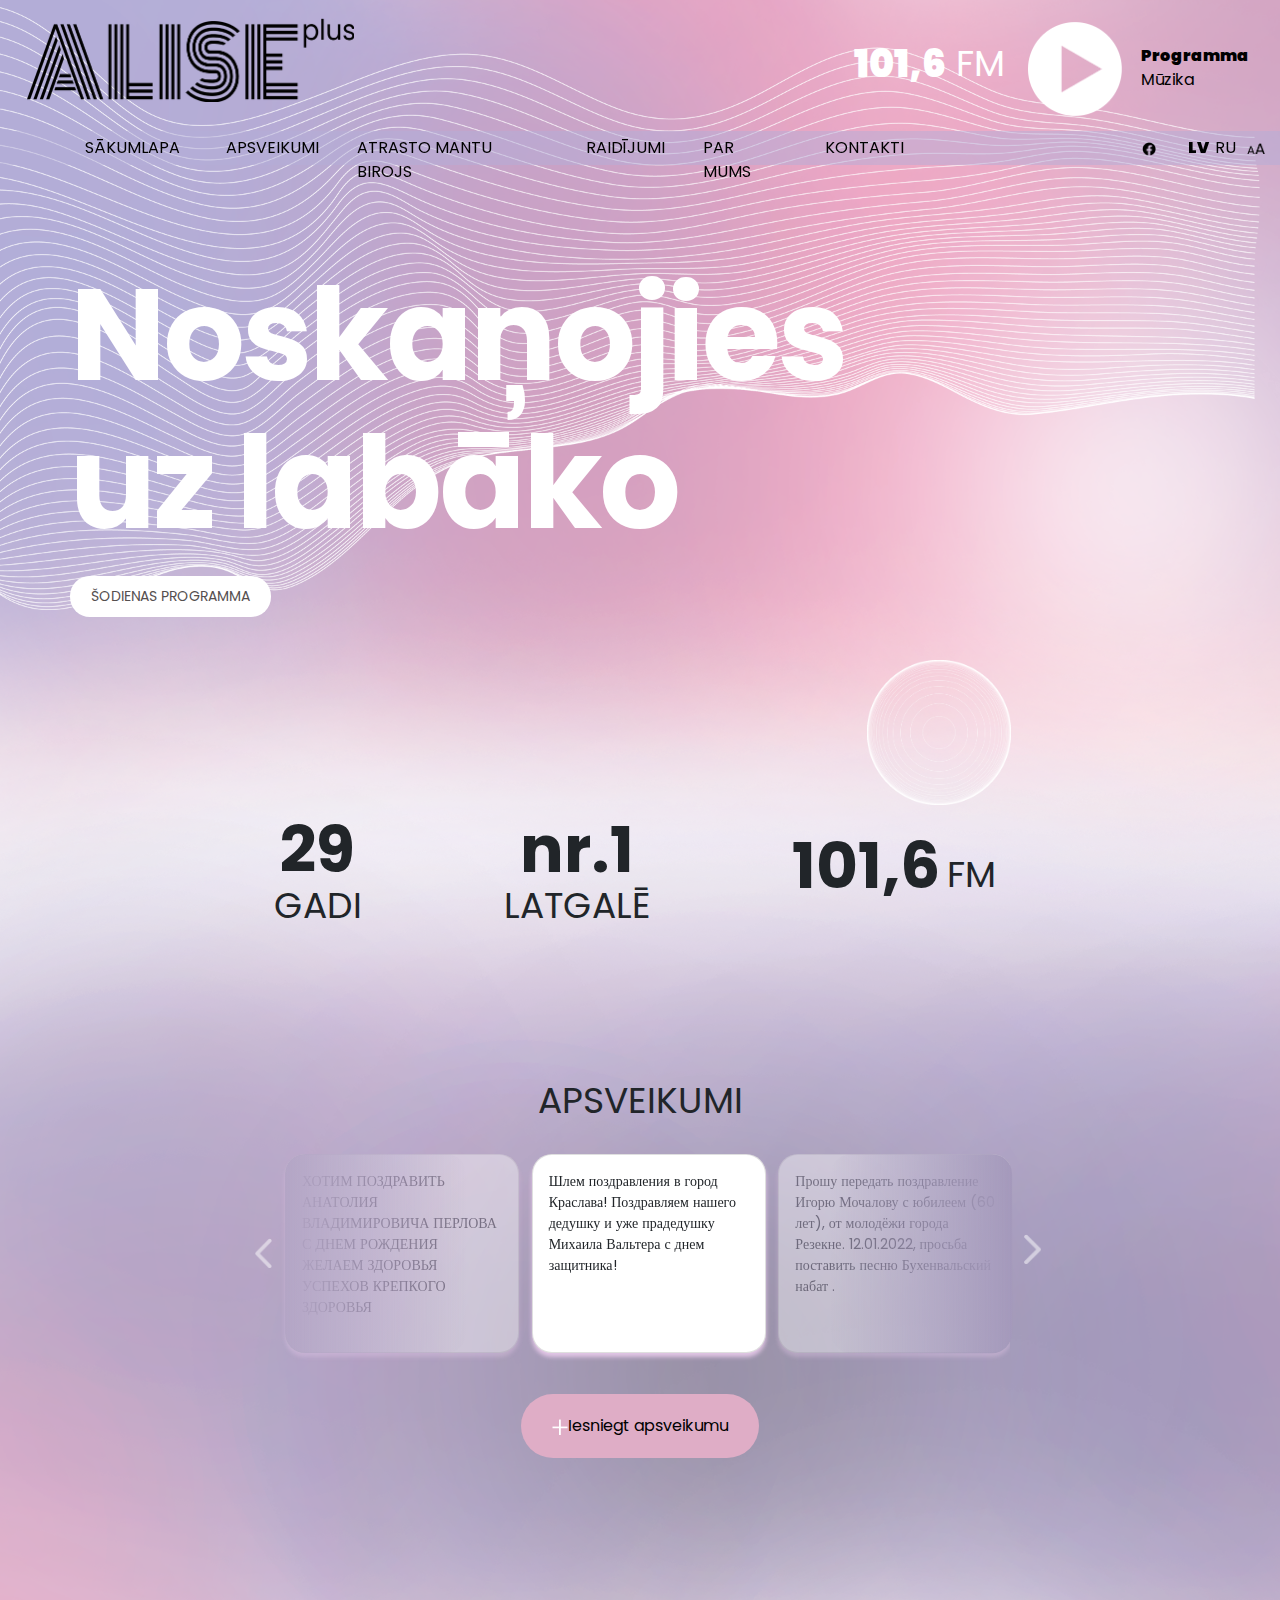
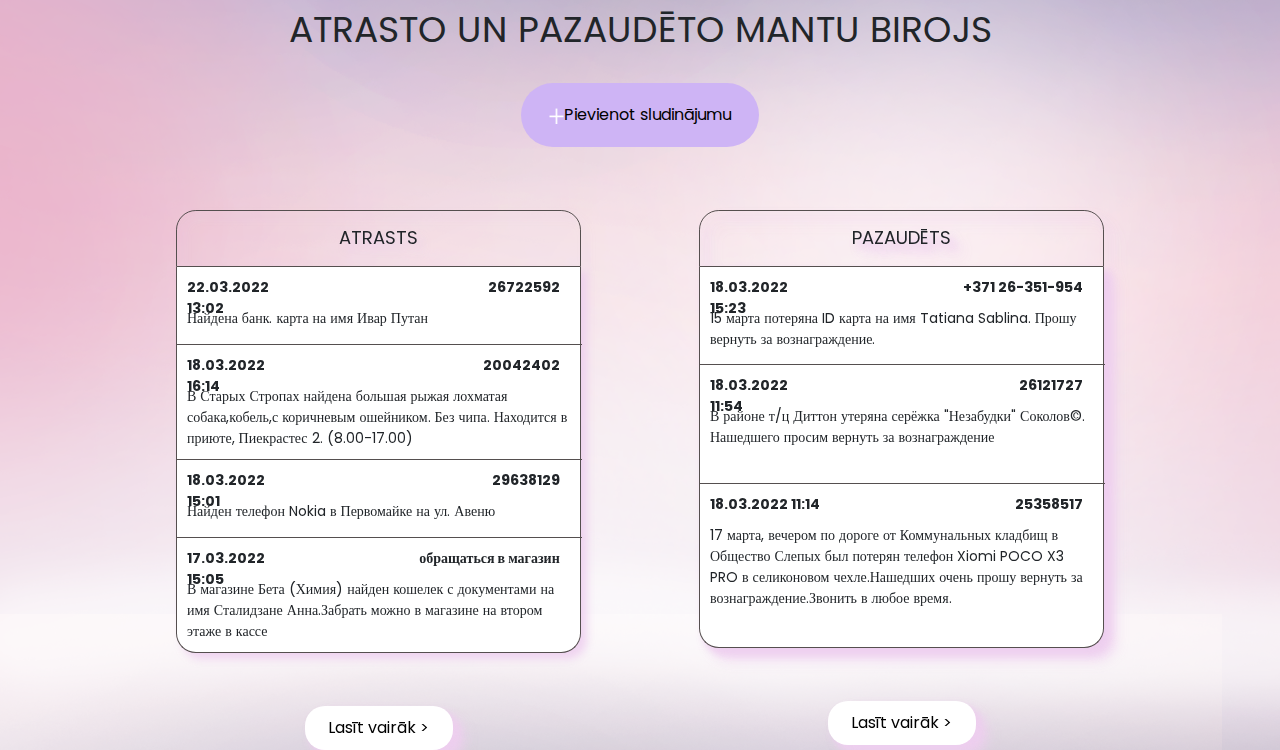
==== commit 965d1570: "birojinternship" ====
--- a/index.html
+++ b/index.html
@@ -1,16 +1,23 @@
+<!DOCTYPE html>
 <html lang="en">
 <head>
-    <meta charset="UTF-8">
-    <meta http-equiv="X-UA-Compatible" content="IE=edge">
-    <meta name="viewport" content="width=device-width, initial-scale=1.0">
+  <meta charset="utf-8">
+  <meta http-equiv="X-UA-Compatible" content="IE=edge,chrome=1">
+  <meta name="viewport" content="width=device-width, initial-scale=1.0">
+    <script src="https://ajax.googleapis.com/ajax/libs/jquery/3.5.1/jquery.min.js"></script>
+    <script src="https://code.jquery.com/jquery-3.3.1.slim.min.js" integrity="sha384-q8i/X+965DzO0rT7abK41JStQIAqVgRVzpbzo5smXKp4YfRvH+8abtTE1Pi6jizo" crossorigin="anonymous"></script>
+
     <link rel="stylesheet" href="assets/css/mainpage.css">
     <link rel="stylesheet" href="assets/css/fonts.css">
     <link rel="stylesheet" href="assets/css/nav.css">
     <title>AlisePLUS</title>
+
     <link rel="icon" href="assets/img/favicon.png">
     <link rel="stylesheet" href="https://stackpath.bootstrapcdn.com/bootstrap/4.1.3/css/bootstrap.min.css">
-    <link rel="stylesheet" href="https://use.fontawesome.com/releases/v5.8.1/css/all.css" integrity="sha384-50oBUHEmvpQ+1lW4y57PTFmhCaXp0ML5d60M1M7uH2+nqUivzIebhndOJK28anvf" crossorigin="anonymous"><body>
-    <div class="header">
+    <link rel="stylesheet" href="https://use.fontawesome.com/releases/v5.8.1/css/all.css" integrity="sha384-50oBUHEmvpQ+1lW4y57PTFmhCaXp0ML5d60M1M7uH2+nqUivzIebhndOJK28anvf" crossorigin="anonymous">
+</head> 
+<body>  
+      <div class="header">
       
         <tag class="img">
             <img src="assets/img/alisepluslogo.png" id="logo">
@@ -29,7 +36,7 @@
                 <li class="nav-item white-item aps">
                   <a class="nav-link aps2" href="#">APSVEIKUMI</a>
                   <li class="nav-item white-item biroj">
-                    <a class="nav-link biroj2" href="#">ATRASTO MANTU BIROJS</a>
+                    <a class="nav-link biroj2" href="website LV/birojs.html">ATRASTO MANTU BIROJS</a>
                     <li class="nav-item white-item raidi">
                       <a class="nav-link raidi2" href="#">RAIDĪJUMI</a>
                       <li class="nav-item white-item par">
@@ -62,7 +69,13 @@
             </div>
         </div>
     </div>
-    <img src="assets/img/illustration (2).png" class="ill1">
+    <div class="boxs">
+      <div class="ill1back">
+        <img src="assets/img/illustration (2).png" class="ill1">
+      </div>
+    </div>
+
+
     <img src="assets/img/illustration (9).png" class="ill2">
     <div class="title-margin">
       <div class="mainpage-title">Noskaņojies uz labāko</div>
@@ -86,9 +99,154 @@
       </div>
     </div>
 
-    <script src="assets/js/script.js"></script>
+    <div class="congralation-box">
+      <div class="titles-text">APSVEIKUMI</div>
+          <div class="carousel-row ">
+              <div id="recipeCarousel" class="carousel slide" data-ride="carousel">
+                  <div class="carousel-inner" role="listbox">
+
+
+                      <div class="carousel-item active">
+                          <div class="col-md-4 " >
+                              <div class="card card-body ">
+                                ХОТИМ ПОЗДРАВИТЬ АНАТОЛИЯ ВЛАДИМИРОВИЧА ПЕРЛОВА С ДНЕМ РОЖДЕНИЯ ЖЕЛАЕМ ЗДОРОВЬЯ УСПЕХОВ КРЕПКОГО ЗДОРОВЬЯ 
+                              </div>
+                          </div>
+                      </div>
+                      <div class="carousel-item">
+                          <div class="col-md-4 overflow">
+                              <div class="card card-body">
+                                Шлем поздравления в город Краслава! Поздравляем нашего дедушку и уже прадедушку Михаила Вальтера с днем защитника!
+
+                              </div>
+                          </div>
+                      </div>
+                      <div class="carousel-item ">
+                          <div class="col-md-4 ">
+                              <div class="card card-body">
+                                    Прошу передать поздравление Игорю Мочалову с юбилеем (60 лет), от молодёжи города Резекне.
+                                    12.01.2022, просьба поставить песню Бухенвальский набат .
+                                    
+                              </div>
+                          </div>
+                      </div>
+
+
+                  </div>
+                  <div class="left-body"></div>  
+                  <a class="carousel-control-prev " href="#recipeCarousel" role="button" data-slide="prev">
+
+                    <img src="assets/img/leftarrow.png" class="arrow left">
+                  </a>
+                  <a class="carousel-control-next " href="#recipeCarousel" role="button" data-slide="next">
+                      <img src="assets/img/rightarrow.png" class="arrow right">
+                  </a>
+                  <div class="right-body"></div> 
+              </div>
+          </div>            
+          <div class="button">
+            <button class="apsveikums"><img src="assets/img/plus.png"style="width: 15.02px;height: 15.96px;">Iesniegt apsveikumu</button>
+          </div>
+    </div>
+
+    <div class="lostandfound">
+      <div class="titles-text">ATRASTO UN PAZAUDĒTO MANTU BIROJS</div>
+      <div class="button">
+        <button class="lostandfoundbutton"><img src="assets/img/plus.png"style="width: 15.02px;height: 15.96px;">Pievienot sludinājumu</button>
+      </div>
+      <div class="lostandfoundcon">
+        <div class="lostandfoundbox">
+          <div class="found">
+            <div class="boxheader">
+              <p class="headertext">ATRASTS</p> 
+            </div>
+            <div class="contentss">
+              <div class="contenttext1 textfont">
+                <div class="heading">
+                  <div class="leftt">22.03.2022 13:02</div>
+                  <div class="rightt">26722592</div>
+                </div>
+                <div class="contentt1">Найдена банк. карта на имя Ивар Путан</div>
+              </div>
+              <div class="contenttext2 textfont">
+                <div class="heading">
+                  <div class="leftt">18.03.2022 16:14</div>
+                  <div class="rightt">20042402</div>
+                </div>
+                <div class="contentt2">В Старых Стропах найдена большая рыжая лохматая собака,кобель,с коричневым ошейником. Без чипа. Находится в приюте, Пиекрастес 2. (8.00-17.00)</div>
+
+              </div>
+              <div class="contenttext3 textfont">
+                <div class="heading">
+                  <div class="leftt">18.03.2022 15:01</div>
+                  <div class="rightt">29638129</div>
+                </div>
+                <div class="contentt3">Найден телефон Nokia в Первомайке на ул. Авеню</div>
+
+              </div>
+              <div class="contenttext4 textfont">
+                <div class="heading">
+                  <div class="leftt">17.03.2022 15:05</div>
+                  <div class="rightt rightt2">обращаться в магазин</div>
+                </div>
+                <div class="contentt4">В магазине Бета (Химия) найден кошелек с документами на имя Сталидзане Анна.Забрать можно в магазине на втором этаже в кассе</div>
+
+              </div>
+            </div>
+            <div class="buttonbox">
+              <button class="lostandfoundbutton2">Lasīt vairāk ></button>
+            </div>
+          </div>
+
+          <div class="found top">
+            <div class="lostandfoundbox top2">
+              <div class="found">
+                <div class="boxheader">
+                  <p class="headertext">PAZAUDĒTS</p> 
+                </div>
+                <div class="contentss">
+                  <div class="contenttext11 textfont">
+                    <div class="heading">
+                      <div class="leftt">18.03.2022 15:23</div>
+                      <div class="rightt">+371 26-351-954</div>
+                    </div>
+                    <div class="contentt11">15 марта потеряна ID карта на имя Tatiana Sablina. Прошу вернуть за вознаграждение.</div>
+                  </div>
+                  <div class="contenttext22 textfont">
+                    <div class="heading">
+                      <div class="leftt">18.03.2022 11:54</div>
+                      <div class="rightt">26121727</div>
+                    </div>
+                    <div class="contentt22">В районе т/ц Диттон утеряна серёжка "Незабудки" Соколов©. Нашедшего просим вернуть за вознаграждение</div>
+    
+                  </div>
+                  <div class="contenttext33 textfont">
+                    <div class="heading">
+                      <div class="leftt">18.03.2022 11:14</div>
+                      <div class="rightt">25358517</div>
+                    </div>
+                    <div class="contentt33">17 марта, вечером по дороге от Коммунальных кладбищ в Общество Слепых был потерян телефон Xiomi POCO X3 PRO в селиконовом чехле.Нашедших очень прошу вернуть за вознаграждение.Звонить в любое время.</div>
+    
+                  </div>
+                </div>
+              </div>
+              </div>
+              <div class="buttonbox">
+                <button class="lostandfoundbutton2">Lasīt vairāk ></button>
+              </div>
+          </div>
+        </div>
+      </div>
+      
+    </div>
+    <!-- <div>
+      <img src="assets/img/arrowup.png" class="arrowup">
+
+    </div> -->
     <script src="https://code.jquery.com/jquery-3.3.1.slim.min.js" integrity="sha384-q8i/X+965DzO0rT7abK41JStQIAqVgRVzpbzo5smXKp4YfRvH+8abtTE1Pi6jizo" crossorigin="anonymous"></script>
     <script src="https://cdnjs.cloudflare.com/ajax/libs/popper.js/1.14.3/umd/popper.min.js"></script>
     <script src="https://stackpath.bootstrapcdn.com/bootstrap/4.1.3/js/bootstrap.min.js"></script>
-</body>
+    <script src="assets/js/script.js"></script>
+
+  </body>
 </html>--- a/assets/css/mainpage.css
+++ b/assets/css/mainpage.css
@@ -1,206 +1,45 @@
+
 body{
-    background: url('../img/background_gradient.png') no-repeat  fixed;
+    background: url('../img/background_gradient.png') ;
     -webkit-background-size: cover;
     -moz-background-size: cover;
     -o-background-size: cover;
     background-size: cover;
     overflow-x: hidden;
-    width: 100%;
-    margin: 0;
 }
 @media (max-width:1440px){
     body{
         background: url('../img/background_gradient.png');
-        overflow: hidden;
-    }
-}
-
-#logo{
-    background-image: url('../assets/img/alisepluslogo.png');
-    width: 327.94px;
-    height: 84.16px;
-    margin: 0px 0 0px 26px; 
-}
-.header{
-    margin: 18px 0 29px 0px;
+        overflow-x: hidden;
+    }
+}
+
+.ill1back{
+    position: relative;
+    z-index: -100;
+
     width: 100%;
-}
-.header-right{
-    width: 377.3px;
-    height: 94.27px;
-    float: right;
-    font-family: 'Poppins-black';
-    display: flex;
-    flex-direction: row;
-    color: white;
-    display: flex;
-    flex-direction: row;
-    margin: -143px 49px 0 0;
-}
-.radio{
-    margin: 13px 0 0 0;
-    font-size: 38px;
-    display: flex;
-    flex-direction: row;
-}
-.fm{
-    margin: 2px 0 0 10px;
-    font-family: 'Poppins-regular';
-    font-style: normal;
-    font-weight: 400;
-    font-size: 36px;
-    line-height: 54px;
-}
-.playbutton{
-    margin: 0 0 0 23px;
-}
-.headermusic{
-    width: 88px;
-    height: 42px;
-    margin: 22px 0 0 19px;
-    color: black;
-}
-p.music{
-    display: block;
-    margin-block-start: 0em;
-    margin-block-end: 0em;
-    margin-inline-start: 0px;
-    margin-inline-end: 0px;
-    font-family: 'Poppins-regular';
-    font-style: normal;
-    font-weight: 400;
-}
-@media (max-width:1023px){
-    #logo{
-        width: 256.39px;
-        height: 65.8px;
-        filter: invert(100%);
-    }
-    .header{
-        margin: 18px 0 29px 0px;
-        width: 100%;
-        display: flex;
-        flex-direction: column;
-    }
-    .header-right{
-        align-content: center;
-        text-align: center;
-        width: 207px;
-        height: 94.27px;
-        float: right;
-        font-family: 'Poppins-black';
-        color: white;
-        display: flex;
-        flex-direction: column;
-        margin: 200px auto 0 auto;
-    }
-    .radio{
-        margin: 13px 0 26px 0px;
-        font-size: 53px;
-        width: 207px;
-        height: 47.61px;
-    }
-    .fm{
-        margin: 14px 0 0 10px;
-        font-family: 'Poppins-regular';
-        font-style: normal;
-        font-weight: 400;
-        font-size: 46px;
-        line-height: 54px;
-    }
-    .playbutton{
-        margin: 0 0 0 23px;
-        width: 161px;
-        height: 161px;
-    }
-    .headermusic{
-        width: 151px;
-        height: 72px;
-        margin: 22px 0 0 27px;
-        color: black;
-        font-size: 24px;
-    }
-    p.music{
-        display: block;
-        margin-block-start: 0em;
-        margin-block-end: 0em;
-        margin-inline-start: 0px;
-        margin-inline-end: 0px;
-        font-family: 'Poppins-regular';
-        font-style: normal;
-        font-weight: 400;
-    }
-}
-@media (max-width:425px){
-    #logo{
-        width: 126.06px;
-        height: 29.27px;
-        filter: invert(100%);
-    }
-    .header{
-        margin: 18px 0 29px 0px;
-        width: 100%;
-        display: flex;
-        flex-direction: column;
-    }
-    .header-right{
-        align-content: center;
-        text-align: center;
-        width: 207px;
-        height: 94.27px;
-        float: right;
-        font-family: 'Poppins-black';
-        color: white;
-        display: flex;
-        flex-direction: column;
-        margin: 200px auto 0 auto;
-    }
-    .radio{
-        margin: 13px auto 26px auto;
-        font-size: 31px;
-        width: 120.73px;
-        height: 27.72px;
-        word-spacing: 8px;
-    }
-    .fm{
-        margin: -2px 0 0 8px;
-        font-family: 'Poppins-regular';
-        font-style: normal;
-        font-weight: 400;
-        font-size: 27px;
-        line-height: 54px;
-    }
-    .playbutton{
-        margin: 0 auto 0 auto;
-        width: 94.27px;
-        height: 94.27px;
-    }
-    .headermusic{
-        width: 88px;
-        height: 42px;
-        margin: 22px auto 0 auto;
-        color: black;
-        font-size: 14px;
-    }
-    p.music{
-        display: block;
-        margin-block-start: 0em;
-        margin-block-end: 0em;
-        margin-inline-start: 0px;
-        margin-inline-end: 0px;
-        font-family: 'Poppins-regular';
-        font-style: normal;
-        font-weight: 400;
-    }
+    height: 765.53px;
+    margin-top: 150px;
+    overflow: hidden;
+}
+.boxs {
+    position: absolute;
+    width: 100%;
+    z-index: -1;
+    height: 765.53px;
+    margin-top: -337px;
+
 }
 .ill1{
     transform: rotate(-180deg);
     position: absolute;
     top: -3px;
     left: -20px;
-    width: 1547.17px;
-    z-index: -1;
-    
+    width: 100%;
+
+    overflow-x: hidden;
+ 
 }
 .ill2{
     position: absolute;
@@ -209,14 +48,34 @@
     left: 867px;
     top: 660.32px;
     z-index: -1;
-
+}
+.ill3{
+    width: 282.82px;
+    height: 282.82px;
+    left: 867px;
+    top: 660.32px;
+    z-index: -1;
+    position: absolute;
 }
 @media (min-width:1440px){
     .ill1{
         transform: rotate(-180deg);
         top: -3px;
         left: -25px;
-        width: 107%;
+        width: 2047.17px;
+        height: 765.53px;
+        overflow-x: hidden;
+        
+
+    }
+    .ill1back{
+        position: relative;
+        z-index: -100;
+    
+        width: 100%;
+        height: 765.53px;
+        margin-top: 150px;
+        overflow: hidden;
     }
     .ill2{
         width: 144.09px;
@@ -231,8 +90,17 @@
         transform: matrix(1, 0, 0, -1, 0, 0);
     top: 192px;
     left: -314px;
-
+    width: 1547.17px;
+    height: 676.08px;
     z-index: -1;
+    }
+    .boxs{
+        margin-top: -637px;
+    }
+    .ill1back{
+        width: 100%;
+        height: 876.08px;
+        margin-top: 150px;
     }
     .ill2{
 
@@ -249,6 +117,7 @@
     top: 192px;
     left: -20px;
 
+
     z-index: -1;
     }
     .ill2{
@@ -262,10 +131,25 @@
 @media (max-width:425px){
     .ill1{
         transform: matrix(1, 0, 0, -1, 0, 0);
+        width: 1069.09px;
         height: 467.17px;
-        left: -459.99px;
-    width: 1069.09px;
-
+
+
+    }
+    .boxs {
+        position: absolute;
+        left: 1px;
+        width: 100%;
+        z-index: -1;
+        height: 765.53px;
+        margin-top: -637px;
+    }
+    
+    
+    .ill1back{
+        width: 100%;
+        height: 600px;
+        margin-top: 150px;
     }
     .ill2{
 
@@ -446,6 +330,7 @@
 @media (max-width:525px){
     .boxes{
         width: 400px;
+        margin: 330px auto 0 auto;
     }
         .box1{
             width: 44.22px;
@@ -500,8 +385,563 @@
         }
     
 }
+.congratulation-box{
+    width: 760px;
+    height: auto;
+margin: auto;
+}
+.carousel-row{
+    width: 740px;
+    margin: auto;
+}
+
+.card-body{
+    margin: auto;
+    width: 234.13px;
+height: 199px;
+border-radius: 19.9404px !important;
+background: #FFFFFF;
+box-shadow: 0px 4px 4px rgba(237, 206, 238, 0.85) !important;
+margin-bottom: 41px;
+font-family: 'Poppins-regular';
+font-style: normal;
+font-weight: 400;
+font-size: 14px;
+line-height: 21px;
+text-align: left;
+padding: 16px 16px 0 16px !important;
+
+}
+
+.left-body{
+    position: absolute;
+    width: 199px;
+    height: 180.99px;
+    margin-top: -231px;
+    margin-left: 6px;
+    background: linear-gradient(180deg, #B3A5C5 0%, rgba(196, 196, 196, 0) 100%);
+    border-radius: 20px;
+    transform: rotate(-90deg)
+}
+.right-body{
+    position: absolute;
+    width: 198.87px;
+    height: 181.26px;
+    margin-top: -231px;
+    margin-left: 552px;
+    background: linear-gradient(180deg, #A499BB 0%, rgba(196, 196, 196, 0) 100%);
+    border-radius: 20px;
+    transform: rotate(90deg)
+}
+
+.centered{
+    display: none;
+}
+
+.arrow{
+    Width:17.32px;
+Height:30.19px;
+position: relative;
+}
+.left{
+    margin-left: -124px;
+    margin-top: -43px;
+}
+.right{
+    margin-left: 156px;
+    margin-top: -51px;
+}
+@media (max-width:1023px){
+    .arrow{
+        display: none;
+    }
+    .card-body{
+        width: 228.95px;
+        height: 194.71px;
+    }
+    .right-body .left-body{
+        width: 194.71px;
+height: 177.09px;
+    }
+
+}
+@media (max-width:767px){
+
+    .card-body{
+        width: 165px;
+height: 195px;
+word-break: break-all;
+    }
+    .left-body{
+display: none;
+    }
+    .right-body{
+        display: none;
+    }
+    .carousel-row{
+        width: 300px;
+    }
+    .carousel-control-next, .carousel-control-prev{
+        display: none !important;
+    }
+    .left{
+        margin-left: 353px;
+        margin-top: -43px;
+    }
+    .right{
+        margin-left: -357px;
+        margin-top: -42px;
+    }
+
+    .col-md-4{
+    -ms-flex: 0 0 33.333333%;
+    flex: 0 0 33.333333%;
+    width: 33.333333% !important;
+margin: auto;
+    }
+    .carousel-inner{
+        margin-left: -6px;
+    }
+}
+@media (max-width:767px){
+    .carousel-inner{
+        margin-left: -10px;
+    }
+    .left{
+        margin-left: 343px;
+        margin-top: -43px;
+    }
+    .right{
+        margin-left: -367px;
+        margin-top: -42px;
+    } 
+}
+@media (max-width:717px){
+    .carousel-inner{
+        margin-left: -60px;
+    }
+
+}
+.carousel-inner .carousel-item.active,
+.carousel-inner .carousel-item-next,
+.carousel-inner .carousel-item-prev {
+    display: flex;
+    margin: auto;
+}
+
+/* display 3 */
+
+@media (max-width: 767px) {
+    .carousel-inner .carousel-item > div {
+        display: none;
+    }
+    .carousel-inner .carousel-item > div:nth-child(2) {
+        display: block;
+        margin: auto;
+    }
+    .carousel-inner .carousel-item.active,
+    .carousel-inner .carousel-item-next,
+    .carousel-inner .carousel-item-prev {
+        display: flex;
+        margin: auto;
+        width: 320px;
+    }
+}
+@media (min-width: 768px) {
+    .carousel-inner .carousel-item > div:first-child {
+        display: block;
+        opacity: 0.4;
+        
+    }
+    .carousel-inner .carousel-item > div:nth-child(2) {
+        display: block;
+        opacity: 1;
+    }
+    .carousel-inner .carousel-item > div:nth-child(3) {
+        display: block;
+        opacity: 0.4;
+    }
+}     
+    .carousel-inner .carousel-item-right.active,
+    .carousel-inner .carousel-item-next {
+      transform: translateX(33.333%);
+      
+    }
+    
+    .carousel-inner .carousel-item-left.active, 
+    .carousel-inner .carousel-item-prev {
+      transform: translateX(-33.333%);
+    }
+
+
+.carousel-inner .carousel-item-right,
+.carousel-inner .carousel-item-left{ 
+  transform: translateX(0);
+  opacity: 0.4;
+  border-radius: 19.9404px !important;
+}
+
+.button{
+    width: 237.02px;
+    margin: auto;
+}
+.apsveikums{
+    width: 237.02px;
+height: 64px;
+padding: 20px;
+font-family: 'Poppins-regular';
+font-style: normal;
+font-weight: 400;
+font-size: 16px;
+line-height: 24px;
+background: #DFADC6;
+border-radius: 40px;
+text-align: center;
+border: 0px;
+}
+.lostandfound{
+    width: 930px;
+    margin: auto;
+}
+.lostandfoundbutton{
+    width: 237.02px;
+    height: 64px;
+    padding: 20px;
+    font-family: 'Poppins-regular';
+    font-style: normal;
+    font-weight: 400;
+    font-size: 16px;
+    line-height: 24px;
+    background: #CEB4F5;
+    border-radius: 40px;
+    text-align: center;
+    border: 0px;
+}
+.lostandfoundcon{
+    width: 928px;
+    margin: auto;
+    display: flex;
+    flex-direction: row;
+
+}
+.lostandfoundbox{
+    width: 405px;
+    height: 437.32px;
+margin-right: 118px;
+display: flex;
+flex-direction: row;
+filter: drop-shadow(6px 6px 4px rgba(237, 206, 238, 0.85));
+
+}
+.found{
+    width: 405px;
+height: 435.32px;
+margin-right: 118px;
+}
+.boxheader{
+    width: 405px;
+height: 57px;
+left: 0px;
+top: 0px;
+border: 0.992752px solid #554F4F;
+border-radius: 19.855px 19.855px 0px 0px;
+
+}
+.headertext{
+    font-family: 'Poppins-regular';
+font-style: normal;
+font-weight: 400;
+font-size: 18px;
+line-height: 27px;
+text-align: center;
+margin-top: 13px;
+}
+.contentss{
+    background: #FFFFFF;  
+    border: 0.992752px solid #554F4F;
+    border-radius: 0px 0px 19.855px 19.855px;
+    border-top: 0px;
+}
+.contenttext1{
+    width: 405px;
+    height: 77px;
+    padding: 10px 22.3px 15px 10px;
+}
+.contenttext2{
+    width: 405px;
+    height: 114.83px;
+    border-top: 0.992752px solid #554F4F;
+    padding: 10px 22.3px 15px 10px;
+}
+.contenttext3{
+    width: 405px;
+    height: 78px;
+    border-top: 0.992752px solid #554F4F;
+    padding: 10px 22.3px 15px 10px;
+}
+.contenttext4{
+    width: 405px;
+    height: 114.83px;
+    border-top: 0.992752px solid #554F4F;
+    padding: 10px 22.3px 15px 10px;
+}
+.leftt{
+    width: 113px;
+height: 21px;
+float: left;
+}
+.rightt{
+    width: 167px;
+    height: 21px;
+float: right;
+text-align: right;
+}
+.heading{
+    width: 100%;
+    height: 21px;
+    font-family: 'Poppins-bold';
+    font-style: normal;
+    font-weight: 700;
+    font-size: 14px;
+    line-height: 21px;
+    margin-bottom: 10px;
+}
+
+.contentt1{
+    width: 372.7px;
+    height: 21px;
+}
+
+.contentt2{
+    width: 404.93px;
+    height: 114.83px;
+
+}
+.contentt3{
+    width: 372.7px;
+    height: 21px;
+
+}
+.contentt4{
+    height: 114.83px;
+
+}
+.contenttext11{
+    width: 405px;
+    height: 97px;
+    padding: 10px 22.3px 15px 10px;
+}
+.contenttext22{
+    width: 405.07px;
+    height: 119.09px;
+    padding: 10px 22.3px 15px 10px;
+    border-top: 0.992752px solid #554F4F;
+    padding: 10px 22.3px 15px 10px;
+}
+.contenttext33{
+    width: 405.12px;
+    height: 164px;
+    padding: 10px 22.3px 15px 10px;
+    border-top: 0.992752px solid #554F4F;
+    padding: 10px 22.3px 15px 10px;
+}
+.contentt11{
+    width: 386.52px;
+    height: 42px;
+}
+.contentt22{
+    width: 386.52px;
+    height: 63px;
+}
+.contentt33{
+    width: 372.7px;
+    height: 21px;
+}
+.textfont{
+    font-family: 'Poppins-regular';
+    font-style: normal;
+    font-weight: 400;
+    font-size: 14px;
+    line-height: 21px;
+}
+@media (max-width:1023px){
+    .lostandfoundcon{
+        width: 405px;
+
+    }
+    .lostandfoundbox {
+        width: 405px;
+        margin-right: 0px;
+        flex-direction: column;
+        margin-top: 52px;
+
+    }
+    .lostandfound {
+        width: 405px;
+
+
+    }
+    .top{
+        margin-top: 104px;
+    }
+    .arrowup{
+        width: 109px;
+        height: 109px;
+    }
+    
+}
 @media (max-width:425px){
-    .boxes{
-        width: 300px;
-    }
+    .lostandfoundcon{
+        width: 309px;
+
+    }
+    .found {
+        width: 309px;
+
+    }
+    .lostandfoundbox {
+        width:309px;
+        margin-right: 0px;
+        flex-direction: column;
+        margin-top: 52px;
+
+    }
+    .lostandfound {
+        width: 309px;
+
+
+    }
+    .top{
+        margin-top: 104px;
+    }
+    .boxheader{
+        width: 309px;
+    height: 57px;
+    left: 0px;
+    top: 0px;
+    border: 0.992752px solid #554F4F;
+    border-radius: 19.855px 19.855px 0px 0px;
+    
+    }
+    .contentt1{
+        width: 295px;
+        height: 64px;
+    }
+    
+    .contentt2{
+        width: 295px;
+        height: 114.83px;
+    
+    }
+    .contentt3{
+        width: 372.7px;
+        width: 295px;    
+    }
+    .contentt4{
+        width: 295px;
+        height: 114.83px;
+    
+    }
+    .contenttext11{
+        width: 295px;
+        height: 97px;
+        padding: 10px 22.3px 15px 10px;
+    }
+    .contenttext22{
+        width: 295px;
+        height: 119.09px;
+        padding: 10px 22.3px 15px 10px;
+        border-top: 0.992752px solid #554F4F;
+        padding: 10px 22.3px 15px 10px;
+    }
+    .contenttext33{
+        width: 295px;
+        height: 164px;
+        padding: 10px 22.3px 15px 10px;
+        border-top: 0.992752px solid #554F4F;
+        padding: 10px 22.3px 15px 10px;
+    }
+    .contentt11{
+        width: 295px;
+        height: 42px;
+    }
+    .contentt22{
+        width: 295px;
+        height: 63px;
+    }
+    .contentt33{
+        width: 295px;
+        height: 21px;
+    }
+    .contenttext1{
+        width: 309px;
+        height: 77px;
+        padding: 10px 22.3px 15px 10px;
+    }
+    .contenttext2{
+        width: 309px;
+        height: 152.83px;
+        border-top: 0.992752px solid #554F4F;
+        padding: 10px 22.3px 15px 10px;
+    }
+    .contenttext3{
+        width: 309px;
+        height: 95px;
+        border-top: 0.992752px solid #554F4F;
+        padding: 10px 22.3px 15px 10px;
+    }
+    .contenttext4{
+        width: 309px;
+        height: 127.83px;
+        border-top: 0.992752px solid #554F4F;
+        padding: 10px 22.3px 15px 10px;
+    }
+    .leftt{
+        width: 113px;
+        height: 21px;
+        
+    float: left;
+    }
+    .rightt{
+        width: 117px;
+        height: 21px;
+    float: right;
+    text-align: right;
+    }
+    .rightt2{
+        width: 158.06px;
+        height: 21px;
+
+    }
+    .top{
+        margin-top: 156px;
+    }
+}
+@media (min-width:1024px){
+    .lostandfoundcon{
+        margin-top:63px;
+    }
+    .arrowup{
+        display: none;
+    }
+}
+
+.buttonbox{
+    width: 148px;
+    height: 44px; 
+    margin: 53px auto 0 auto;
+}
+.lostandfoundbutton2{
+    width: 148px;
+height: 44px;
+background: #FFFFFF;
+border-radius: 20px;
+filter: drop-shadow(6px 6px 4px rgba(237, 206, 238, 0.85));
+text-align: center;
+border: 0px;
+font-family: 'Poppins-regular';
+font-style: normal;
+font-weight: 400;
+font-size: 16px;
+line-height: 24px;
 }--- a/assets/css/fonts.css
+++ b/assets/css/fonts.css
@@ -19,4 +19,75 @@
     font-family: Poppins-regular;
     src: url("../fonts/Poppins-Regular.ttf")format('truetype');
     font-display: swap;
+}
+.titles-text{
+    width: 707px;
+    height: 54px;
+    margin: 145px auto 26px auto;
+    font-family: 'Poppins-regular';
+    font-style: normal;
+    font-weight: 400;
+    font-size: 36px;
+    line-height: 54px;
+    text-align: center;
+}
+@media(max-width:1023px){
+    .titles-text{
+        width: 354px;
+        height: 27px;
+        font-size: 18px;
+    }
+}
+@media(max-width:767px){
+    .titles-text{
+        width: 315px;
+        height: 24px;
+        font-size: 16px;
+    }
+}
+.titles-text2{
+    width: 707px;
+    height: 54px;
+    font-family: 'Poppins-regular';
+    font-style: normal;
+    font-weight: 400;
+    font-size: 36px;
+    line-height: 54px;
+    margin-top: -9px;
+    text-align: center;
+}
+@media(max-width:1087px){
+    .titles-text2{
+        width: 607px;
+        height: 54px;
+        font-family: 'Poppins-regular';
+        font-style: normal;
+        font-size: 31px;
+    }
+}
+@media(max-width:1023px){
+    .titles-text2{
+        width: 354px;
+        height: 27px;
+        font-size: 18px;
+    }
+}
+@media(max-width:767px){
+    .titles-text2{
+        width: 315px;
+        height: 24px;
+        font-size: 16px;
+    }
+}
+@media(max-width:425px){
+    .titles-text2{
+        width: 229.18px;
+        height: 54px;      
+        font-family: 'Poppins-regular';
+        font-style: normal;
+        font-weight: 400;
+        font-size: 18px;
+        line-height: 27px;
+        text-align: center;
+    }
 }--- a/assets/css/nav.css
+++ b/assets/css/nav.css
@@ -1,3 +1,184 @@
+.aa{
+    width: 48px;
+height: 24px;
+margin-top: -15px;
+}
+#logo{
+    background-image: url('../assets/img/alisepluslogo.png');
+    width: 327.94px;
+    height: 84.16px;
+    margin: 0px 0 0px 26px; 
+}
+.header{
+    margin: 18px 0 29px 0px;
+    width: 100%;
+}
+.header-right{
+    width: 377.3px;
+    height: 94.27px;
+    float: right;
+    font-family: 'Poppins-black';
+    display: flex;
+    flex-direction: row;
+    color: white;
+    margin: -143px 49px 0 0;
+}
+.radio{
+    margin: 13px 0 0 0;
+    font-size: 38px;
+    display: flex;
+    flex-direction: row;
+}
+.fm{
+    margin: 2px 0 0 10px;
+    font-family: 'Poppins-regular';
+    font-style: normal;
+    font-weight: 400;
+    font-size: 36px;
+    line-height: 54px;
+}
+.playbutton{
+    margin: 0 0 0 23px;
+}
+.headermusic{
+    width: 88px;
+    height: 42px;
+    margin: 22px 0 0 19px;
+    color: black;
+}
+p.music{
+    display: block;
+    margin-block-start: 0em;
+    margin-block-end: 0em;
+    margin-inline-start: 0px;
+    margin-inline-end: 0px;
+    font-family: 'Poppins-regular';
+    font-style: normal;
+    font-weight: 400;
+}
+@media (max-width:1023px){
+    #logo{
+        width: 256.39px;
+        height: 65.8px;
+        filter: invert(100%);
+    }
+    .header{
+        margin: 18px 0 29px 0px;
+        width: 100%;
+        display: flex;
+        flex-direction: column;
+    }
+    .header-right{
+        align-content: center;
+        text-align: center;
+        width: 207px;
+        height: 94.27px;
+        float: right;
+        font-family: 'Poppins-black';
+        color: white;
+        display: flex;
+        flex-direction: column;
+        margin: 200px auto 0 auto;
+    }
+    .radio{
+        margin: 13px 0 26px 0px;
+        font-size: 53px;
+        width: 207px;
+        height: 47.61px;
+    }
+    .fm{
+        margin: 14px 0 0 10px;
+        font-family: 'Poppins-regular';
+        font-style: normal;
+        font-weight: 400;
+        font-size: 46px;
+        line-height: 54px;
+    }
+    .playbutton{
+        margin: 0 0 0 23px;
+        width: 161px;
+        height: 161px;
+    }
+    .headermusic{
+        width: 151px;
+        height: 72px;
+        margin: 22px 0 0 27px;
+        color: black;
+        font-size: 24px;
+    }
+    p.music{
+        display: block;
+        margin-block-start: 0em;
+        margin-block-end: 0em;
+        margin-inline-start: 0px;
+        margin-inline-end: 0px;
+        font-family: 'Poppins-regular';
+        font-style: normal;
+        font-weight: 400;
+    }
+}
+@media (max-width:425px){
+    #logo{
+        width: 126.06px;
+        height: 29.27px;
+        filter: invert(100%);
+    }
+    .header{
+        margin: 18px 0 29px 0px;
+        width: 100%;
+        display: flex;
+        flex-direction: column;
+    }
+    .header-right{
+        align-content: center;
+        text-align: center;
+        width: 207px;
+        height: 94.27px;
+        float: right;
+        font-family: 'Poppins-black';
+        color: white;
+        display: flex;
+        flex-direction: column;
+        margin: 200px auto 0 auto;
+    }
+    .radio{
+        margin: 13px auto 26px auto;
+        font-size: 31px;
+        width: 120.73px;
+        height: 27.72px;
+        word-spacing: 8px;
+    }
+    .fm{
+        margin: -2px 0 0 8px;
+        font-family: 'Poppins-regular';
+        font-style: normal;
+        font-weight: 400;
+        font-size: 27px;
+        line-height: 54px;
+    }
+    .playbutton{
+        margin: 0 auto 0 auto;
+        width: 94.27px;
+        height: 94.27px;
+    }
+    .headermusic{
+        width: 88px;
+        height: 42px;
+        margin: 22px auto 0 auto;
+        color: black;
+        font-size: 14px;
+    }
+    p.music{
+        display: block;
+        margin-block-start: 0em;
+        margin-block-end: 0em;
+        margin-inline-start: 0px;
+        margin-inline-end: 0px;
+        font-family: 'Poppins-regular';
+        font-style: normal;
+        font-weight: 400;
+    }
+}
 .bg-custom{
     background: rgba(179, 173, 215, 0.5);
 }
@@ -15,7 +196,7 @@
         display: flex;
         flex-direction: column-reverse;
     }
-
+    
     .navbar-collapse.collapsing {
         right: 100%;
         transition: height 0s ease;
@@ -66,9 +247,17 @@
     color: black;
     padding: 0rem !important;
     height: 24px;
+    transition: 200ms;
 }
 .nav-link:hover{
     color: black;
+}
+@media (max-width:1023px)
+{
+    .nav-link:hover{
+        color: white;
+    }
+    
 }
 .container {
     width: 100%;
@@ -371,4 +560,10 @@
     .programm{
         margin: 370px 0 0 -60px;
     }
+    .boxes{
+        width: 300px;
+    }
+    .right-nav {
+        margin: 14px 0 64px -62px !important;
+    }
 }